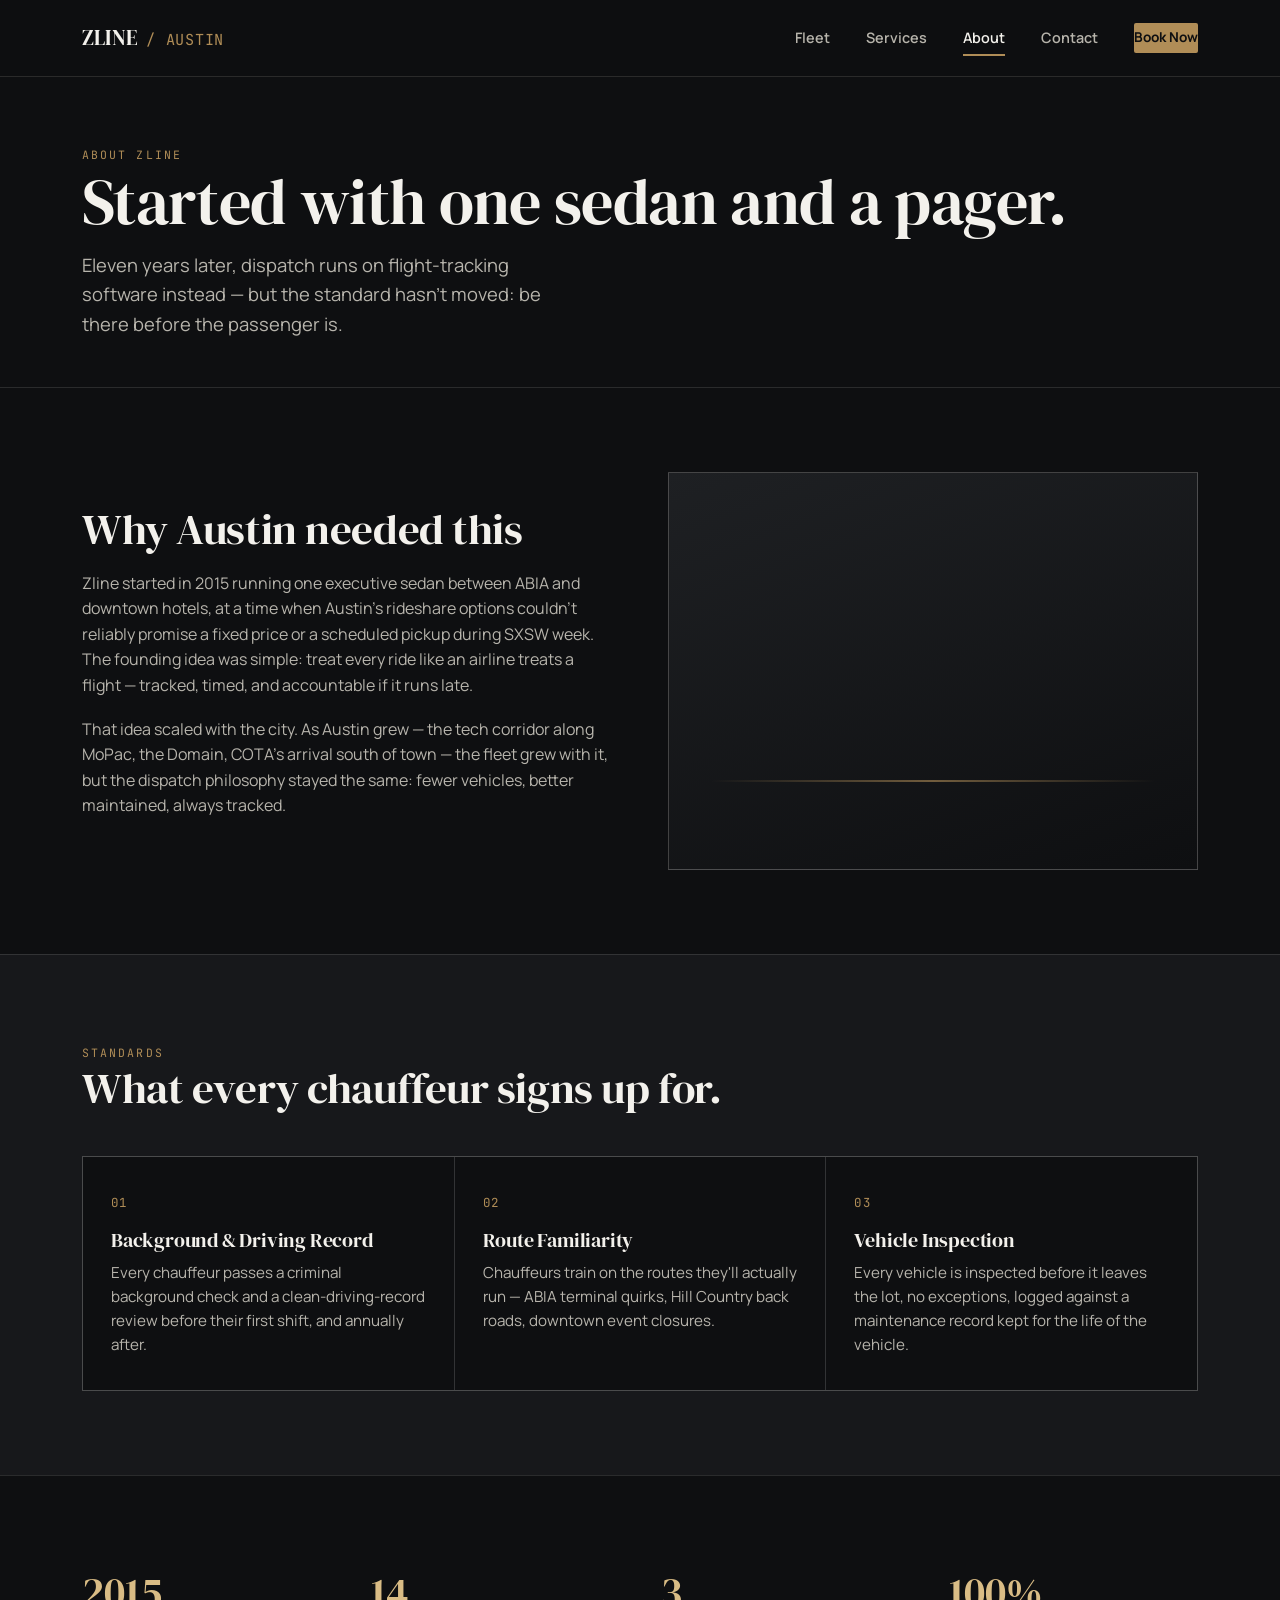
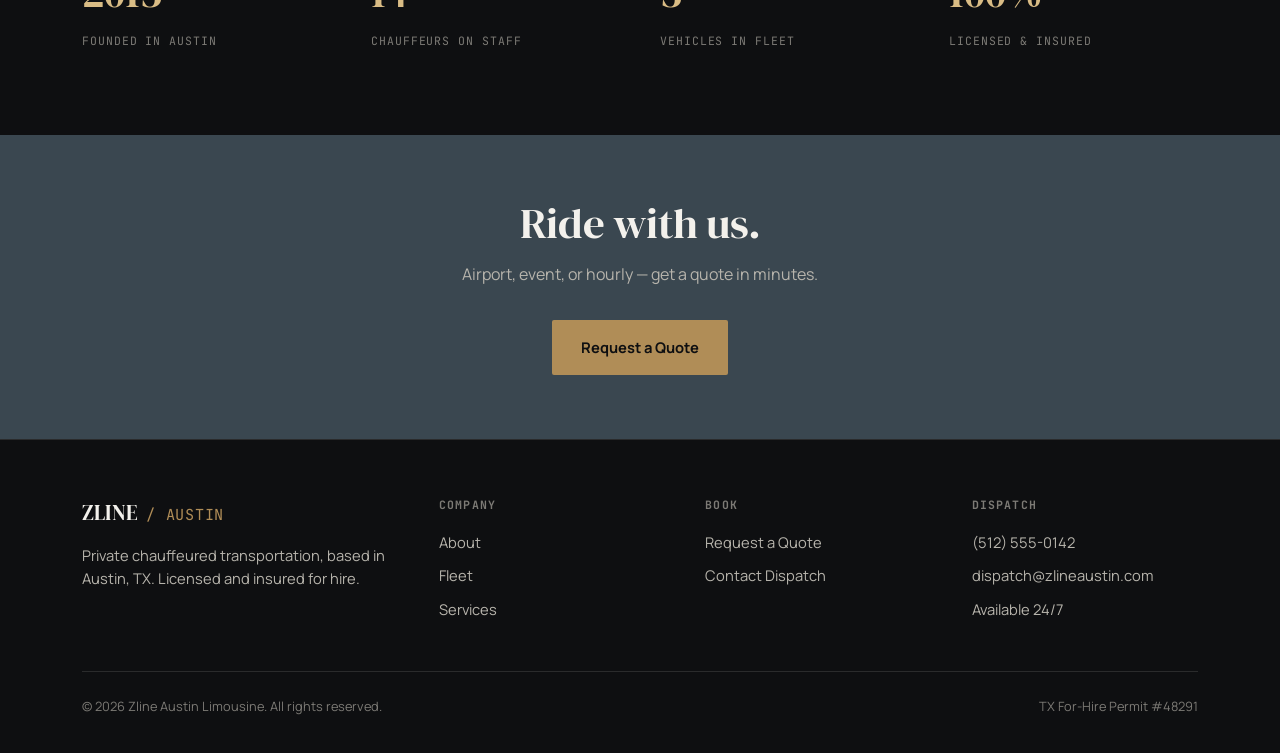
==== about.html @ 44ab9bac "initial commit to zline limo for website files" ====
<!DOCTYPE html>
<html lang="en">
<head>
<meta charset="UTF-8">
<meta name="viewport" content="width=device-width, initial-scale=1.0">
<title>About — Zline Austin Limousine</title>
<meta name="description" content="Zline Austin Limousine has run private chauffeured transportation in Austin, TX since 2015. Learn about our chauffeurs, fleet standards, and story.">
<link rel="stylesheet" href="styles.css">
</head>
<body>

<header class="site-header">
  <div class="wrap">
    <a href="index.html" class="brand">ZLINE <span class="mark">/ AUSTIN</span></a>
    <nav class="main-nav">
      <a href="fleet.html">Fleet</a>
      <a href="services.html">Services</a>
      <a href="about.html" aria-current="page">About</a>
      <a href="contact.html">Contact</a>
      <a href="booking.html" class="nav-cta">Book Now</a>
    </nav>
    <button class="nav-toggle" aria-label="Toggle menu" aria-expanded="false">&#9776;</button>
  </div>
</header>

<div class="page-header">
  <div class="wrap">
    <span class="eyebrow">About Zline</span>
    <h1>Started with one sedan and a pager.</h1>
    <p class="lede" style="margin-top:14px;">Eleven years later, dispatch runs on flight-tracking software instead — but the standard hasn't moved: be there before the passenger is.</p>
  </div>
</div>

<section>
  <div class="wrap two-col">
    <div>
      <h2>Why Austin needed this</h2>
      <p style="color:var(--ink-dim); margin:18px 0;">Zline started in 2015 running one executive sedan between ABIA and downtown hotels, at a time when Austin's rideshare options couldn't reliably promise a fixed price or a scheduled pickup during SXSW week. The founding idea was simple: treat every ride like an airline treats a flight — tracked, timed, and accountable if it runs late.</p>
      <p style="color:var(--ink-dim); margin:18px 0;">That idea scaled with the city. As Austin grew — the tech corridor along MoPac, the Domain, COTA's arrival south of town — the fleet grew with it, but the dispatch philosophy stayed the same: fewer vehicles, better maintained, always tracked.</p>
    </div>
    <div class="vehicle-art" style="border:1px solid var(--line-strong); aspect-ratio:4/3;"></div>
  </div>
</section>

<section class="bg-alt border-top">
  <div class="wrap">
    <div class="section-head">
      <div>
        <span class="eyebrow">Standards</span>
        <h2>What every chauffeur signs up for.</h2>
      </div>
    </div>
    <div class="grid-3">
      <div class="card">
        <span class="num">01</span>
        <h3>Background &amp; Driving Record</h3>
        <p>Every chauffeur passes a criminal background check and a clean-driving-record review before their first shift, and annually after.</p>
      </div>
      <div class="card">
        <span class="num">02</span>
        <h3>Route Familiarity</h3>
        <p>Chauffeurs train on the routes they'll actually run — ABIA terminal quirks, Hill Country back roads, downtown event closures.</p>
      </div>
      <div class="card">
        <span class="num">03</span>
        <h3>Vehicle Inspection</h3>
        <p>Every vehicle is inspected before it leaves the lot, no exceptions, logged against a maintenance record kept for the life of the vehicle.</p>
      </div>
    </div>
  </div>
</section>

<section class="border-top">
  <div class="wrap">
    <div class="stat-row">
      <div class="stat"><div class="value">2015</div><div class="label">Founded in Austin</div></div>
      <div class="stat"><div class="value">14</div><div class="label">Chauffeurs on staff</div></div>
      <div class="stat"><div class="value">3</div><div class="label">Vehicles in fleet</div></div>
      <div class="stat"><div class="value">100%</div><div class="label">Licensed &amp; insured</div></div>
    </div>
  </div>
</section>

<div class="cta-band">
  <div class="wrap">
    <h2>Ride with us.</h2>
    <p>Airport, event, or hourly — get a quote in minutes.</p>
    <a href="booking.html" class="btn btn-primary">Request a Quote</a>
  </div>
</div>

<footer>
  <div class="wrap">
    <div class="footer-grid">
      <div>
        <a href="index.html" class="brand">ZLINE <span class="mark">/ AUSTIN</span></a>
        <p style="color:var(--ink-dim); margin-top:14px; max-width:34ch; font-size:0.92rem;">Private chauffeured transportation, based in Austin, TX. Licensed and insured for hire.</p>
      </div>
      <div>
        <h4>Company</h4>
        <ul>
          <li><a href="about.html">About</a></li>
          <li><a href="fleet.html">Fleet</a></li>
          <li><a href="services.html">Services</a></li>
        </ul>
      </div>
      <div>
        <h4>Book</h4>
        <ul>
          <li><a href="booking.html">Request a Quote</a></li>
          <li><a href="contact.html">Contact Dispatch</a></li>
        </ul>
      </div>
      <div>
        <h4>Dispatch</h4>
        <ul>
          <li>(512) 555-0142</li>
          <li>dispatch@zlineaustin.com</li>
          <li>Available 24/7</li>
        </ul>
      </div>
    </div>
    <div class="footer-bottom">
      <span>© 2026 Zline Austin Limousine. All rights reserved.</span>
      <span>TX For-Hire Permit #48291</span>
    </div>
  </div>
</footer>

<script src="script.js"></script>
</body>
</html>
---- styles.css ----
/* ==========================================================================
   ZLINE AUSTIN LIMOUSINE — design tokens
   Palette: asphalt charcoal + brass trim + taillight red (sparing) + dusk grey
   Type: DM Serif Display (headline) / Manrope (body) / JetBrains Mono (data)
   Signature element: departure-board route ticker
   ========================================================================== */

@import url('https://fonts.googleapis.com/css2?family=DM+Serif+Display:ital@0;1&family=Manrope:wght@400;500;600;700;800&family=JetBrains+Mono:wght@400;500;600&display=swap');

:root {
  --bg: #0e0f11;
  --bg-alt: #17181b;
  --bg-alt-2: #1e2023;
  --ink: #f3f1ec;
  --ink-dim: #b7b4ac;
  --ink-faint: #7c7a75;
  --brass: #b08d57;
  --brass-light: #d9bc85;
  --taillight: #9a2a20;
  --taillight-bright: #c8493c;
  --dusk: #3a4750;
  --line: rgba(243, 241, 236, 0.12);
  --line-strong: rgba(243, 241, 236, 0.22);

  --serif: 'DM Serif Display', Georgia, serif;
  --sans: 'Manrope', -apple-system, BlinkMacSystemFont, sans-serif;
  --mono: 'JetBrains Mono', 'Courier New', monospace;

  --container: 1180px;
}

* { box-sizing: border-box; margin: 0; padding: 0; }

html { scroll-behavior: smooth; }

body {
  background: var(--bg);
  color: var(--ink);
  font-family: var(--sans);
  font-size: 16px;
  line-height: 1.6;
  -webkit-font-smoothing: antialiased;
}

a { color: inherit; text-decoration: none; }

img { max-width: 100%; display: block; }

.wrap {
  max-width: var(--container);
  margin: 0 auto;
  padding: 0 32px;
}

@media (max-width: 640px) {
  .wrap { padding: 0 20px; }
}

/* ---------- Typography ---------- */

h1, h2, h3, .serif {
  font-family: var(--serif);
  font-weight: 400;
  letter-spacing: -0.01em;
  line-height: 1.1;
}

h1 { font-size: clamp(2.4rem, 5vw, 4.2rem); }
h2 { font-size: clamp(1.9rem, 3.4vw, 2.7rem); }
h3 { font-size: 1.4rem; }

.eyebrow {
  font-family: var(--mono);
  font-size: 0.72rem;
  letter-spacing: 0.18em;
  text-transform: uppercase;
  color: var(--brass);
}

p.lede {
  font-size: 1.15rem;
  color: var(--ink-dim);
  max-width: 46ch;
}

/* ---------- Nav ---------- */

.site-header {
  position: sticky;
  top: 0;
  z-index: 100;
  background: rgba(14, 15, 17, 0.88);
  backdrop-filter: blur(10px);
  border-bottom: 1px solid var(--line);
}

.site-header .wrap {
  display: flex;
  align-items: center;
  justify-content: space-between;
  height: 76px;
}

.brand {
  font-family: var(--serif);
  font-size: 1.3rem;
  letter-spacing: 0.01em;
  display: flex;
  align-items: baseline;
  gap: 8px;
}

.brand .mark {
  color: var(--brass);
  font-family: var(--mono);
  font-size: 0.95rem;
  letter-spacing: 0.05em;
}

nav.main-nav {
  display: flex;
  align-items: center;
  gap: 36px;
}

nav.main-nav a {
  font-size: 0.9rem;
  font-weight: 600;
  color: var(--ink-dim);
  position: relative;
  padding: 4px 0;
  transition: color 0.2s ease;
}

nav.main-nav a:hover,
nav.main-nav a[aria-current="page"] {
  color: var(--ink);
}

nav.main-nav a[aria-current="page"]::after {
  content: '';
  position: absolute;
  left: 0; right: 0; bottom: -2px;
  height: 2px;
  background: var(--brass);
}

.nav-cta {
  background: var(--brass);
  color: var(--bg) !important;
  padding: 10px 20px;
  border-radius: 2px;
  font-weight: 700 !important;
  font-size: 0.85rem !important;
  transition: background 0.2s ease;
}
.nav-cta:hover { background: var(--brass-light); }

.nav-toggle {
  display: none;
  background: none;
  border: 1px solid var(--line-strong);
  color: var(--ink);
  width: 40px; height: 40px;
  font-size: 1.2rem;
  cursor: pointer;
}

@media (max-width: 860px) {
  nav.main-nav {
    position: fixed;
    top: 76px; left: 0; right: 0;
    background: var(--bg);
    border-bottom: 1px solid var(--line);
    flex-direction: column;
    align-items: flex-start;
    gap: 0;
    padding: 8px 20px 20px;
    display: none;
  }
  nav.main-nav.open { display: flex; }
  nav.main-nav a { width: 100%; padding: 14px 0; border-bottom: 1px solid var(--line); }
  .nav-toggle { display: block; }
}

/* ---------- Buttons ---------- */

.btn {
  display: inline-flex;
  align-items: center;
  gap: 10px;
  font-weight: 700;
  font-size: 0.92rem;
  padding: 15px 28px;
  border-radius: 2px;
  border: 1px solid transparent;
  cursor: pointer;
  transition: all 0.2s ease;
}

.btn-primary { background: var(--brass); color: var(--bg); }
.btn-primary:hover { background: var(--brass-light); }

.btn-ghost { border-color: var(--line-strong); color: var(--ink); }
.btn-ghost:hover { border-color: var(--brass); color: var(--brass-light); }

.btn-block { width: 100%; justify-content: center; }

/* ---------- Hero ---------- */

.hero {
  position: relative;
  padding: 88px 0 64px;
  overflow: hidden;
  border-bottom: 1px solid var(--line);
}

.hero::before {
  content: '';
  position: absolute;
  inset: 0;
  background:
    radial-gradient(ellipse 900px 500px at 82% -10%, rgba(176,141,87,0.16), transparent 60%),
    repeating-linear-gradient(90deg, transparent 0 118px, rgba(243,241,236,0.035) 118px 120px);
  pointer-events: none;
}

.hero-grid {
  position: relative;
  display: grid;
  grid-template-columns: 1.1fr 0.9fr;
  gap: 56px;
  align-items: center;
}

@media (max-width: 900px) {
  .hero-grid { grid-template-columns: 1fr; }
}

.hero h1 { margin: 18px 0 20px; }
.hero h1 em { color: var(--brass-light); font-style: normal; }

.hero-cta-row { display: flex; gap: 14px; margin-top: 32px; flex-wrap: wrap; }

.hero-art {
  aspect-ratio: 4/3;
  border: 1px solid var(--line-strong);
  background:
    linear-gradient(160deg, var(--bg-alt-2), var(--bg));
  position: relative;
  overflow: hidden;
}

.hero-art .plate {
  position: absolute; inset: 0;
  display: flex; flex-direction: column; justify-content: flex-end;
  padding: 22px;
}

.hero-art .beam {
  position: absolute;
  width: 240%; height: 140px;
  background: radial-gradient(ellipse at center, rgba(217,188,133,0.16), transparent 70%);
  top: -40px; left: -70%;
  transform: rotate(-8deg);
}

.hero-art .skyline {
  position: absolute; bottom: 0; left: 0; right: 0; height: 46%;
  background:
    linear-gradient(0deg, var(--bg) 0%, transparent 100%),
    repeating-linear-gradient(90deg, var(--bg-alt) 0 26px, var(--bg-alt-2) 26px 52px, transparent 52px 90px);
  clip-path: polygon(0 60%, 4% 40%, 9% 55%, 14% 20%, 20% 45%, 27% 30%, 34% 50%, 41% 15%, 48% 42%, 55% 25%, 62% 48%, 70% 35%, 77% 55%, 85% 22%, 92% 46%, 100% 30%, 100% 100%, 0 100%);
  opacity: 0.9;
}

.hero-art .caption {
  position: relative;
  font-family: var(--mono);
  font-size: 0.72rem;
  color: var(--ink-faint);
  letter-spacing: 0.08em;
  text-transform: uppercase;
}

/* ---------- Departure board (signature element) ---------- */

.board {
  border: 1px solid var(--line-strong);
  background: var(--bg-alt);
  margin-top: 40px;
}

.board-head {
  display: flex;
  justify-content: space-between;
  align-items: center;
  padding: 10px 18px;
  border-bottom: 1px solid var(--line);
  font-family: var(--mono);
  font-size: 0.7rem;
  letter-spacing: 0.12em;
  text-transform: uppercase;
  color: var(--ink-faint);
}

.board-head .dot {
  display: inline-block; width: 6px; height: 6px; border-radius: 50%;
  background: var(--taillight-bright);
  margin-right: 8px;
  animation: blink 1.6s ease-in-out infinite;
}

@keyframes blink { 0%,100% { opacity: 1; } 50% { opacity: 0.25; } }

.board-row {
  display: grid;
  grid-template-columns: 2.2fr 2.2fr 1fr 1fr;
  gap: 12px;
  padding: 13px 18px;
  font-family: var(--mono);
  font-size: 0.82rem;
  border-bottom: 1px solid var(--line);
  color: var(--ink-dim);
}
.board-row:last-child { border-bottom: none; }
.board-row .route-to { color: var(--ink); }
.board-row .status { color: var(--brass-light); text-align: right; }

@media (max-width: 480px) {
  .board-row { grid-template-columns: 1fr 1fr; row-gap: 4px; font-size: 0.74rem; }
  .board-row .status { grid-column: 1 / -1; text-align: left; }
}

/* ---------- Sections ---------- */

section { padding: 84px 0; }
.section-tight { padding: 56px 0; }
.border-top { border-top: 1px solid var(--line); }
.bg-alt { background: var(--bg-alt); }

.section-head {
  display: flex;
  justify-content: space-between;
  align-items: flex-end;
  gap: 24px;
  margin-bottom: 44px;
  flex-wrap: wrap;
}

/* ---------- Cards ---------- */

.grid-4 { display: grid; grid-template-columns: repeat(4, 1fr); gap: 1px; background: var(--line); border: 1px solid var(--line); }
.grid-3 { display: grid; grid-template-columns: repeat(3, 1fr); gap: 1px; background: var(--line); border: 1px solid var(--line); }
.grid-2 { display: grid; grid-template-columns: repeat(2, 1fr); gap: 1px; background: var(--line); border: 1px solid var(--line); }

@media (max-width: 900px) { .grid-4 { grid-template-columns: repeat(2, 1fr); } }
@media (max-width: 640px) { .grid-4, .grid-3, .grid-2 { grid-template-columns: 1fr; } }

.card {
  background: var(--bg);
  padding: 32px 28px;
}
.card .num {
  font-family: var(--mono);
  color: var(--brass);
  font-size: 0.78rem;
  letter-spacing: 0.1em;
}
.card h3 { margin: 14px 0 10px; font-size: 1.25rem; }
.card p { color: var(--ink-dim); font-size: 0.95rem; }

/* ---------- Stats ---------- */

.stat-row {
  display: grid;
  grid-template-columns: repeat(4, 1fr);
  gap: 40px;
}
@media (max-width: 700px) { .stat-row { grid-template-columns: repeat(2, 1fr); gap: 28px; } }

.stat .value {
  font-family: var(--serif);
  font-size: 2.6rem;
  color: var(--brass-light);
}
.stat .label {
  font-family: var(--mono);
  font-size: 0.72rem;
  letter-spacing: 0.08em;
  text-transform: uppercase;
  color: var(--ink-faint);
  margin-top: 6px;
}

/* ---------- Testimonial ---------- */

.testimonial {
  border-left: 2px solid var(--brass);
  padding-left: 28px;
  max-width: 720px;
}
.testimonial blockquote {
  font-family: var(--serif);
  font-size: 1.5rem;
  line-height: 1.4;
  color: var(--ink);
}
.testimonial cite {
  display: block;
  margin-top: 18px;
  font-style: normal;
  font-family: var(--mono);
  font-size: 0.78rem;
  color: var(--ink-faint);
}

/* ---------- CTA band ---------- */

.cta-band {
  background: var(--dusk);
  padding: 64px 0;
  text-align: center;
}
.cta-band h2 { margin-bottom: 16px; }
.cta-band p { color: var(--ink-dim); margin: 0 auto 32px; max-width: 50ch; }

/* ---------- Footer ---------- */

footer {
  border-top: 1px solid var(--line);
  padding: 56px 0 36px;
}
.footer-grid {
  display: grid;
  grid-template-columns: 1.4fr 1fr 1fr 1fr;
  gap: 40px;
  margin-bottom: 40px;
}
@media (max-width: 780px) { .footer-grid { grid-template-columns: 1fr 1fr; } }
.footer-grid h4 {
  font-family: var(--mono);
  font-size: 0.72rem;
  letter-spacing: 0.1em;
  text-transform: uppercase;
  color: var(--ink-faint);
  margin-bottom: 16px;
}
.footer-grid ul { list-style: none; }
.footer-grid li { margin-bottom: 10px; font-size: 0.92rem; color: var(--ink-dim); }
.footer-grid a:hover { color: var(--brass-light); }
.footer-bottom {
  display: flex;
  justify-content: space-between;
  padding-top: 24px;
  border-top: 1px solid var(--line);
  font-size: 0.8rem;
  color: var(--ink-faint);
  flex-wrap: wrap;
  gap: 12px;
}

/* ---------- Page header (inner pages) ---------- */

.page-header {
  padding: 64px 0 48px;
  border-bottom: 1px solid var(--line);
}
.page-header .eyebrow { margin-bottom: 14px; }

/* ---------- Forms ---------- */

.form-grid {
  display: grid;
  grid-template-columns: 1fr 1fr;
  gap: 20px;
}
@media (max-width: 640px) { .form-grid { grid-template-columns: 1fr; } }
.field { display: flex; flex-direction: column; gap: 8px; }
.field.full { grid-column: 1 / -1; }
.field label {
  font-family: var(--mono);
  font-size: 0.72rem;
  letter-spacing: 0.08em;
  text-transform: uppercase;
  color: var(--ink-faint);
}
.field input, .field select, .field textarea {
  background: var(--bg-alt);
  border: 1px solid var(--line-strong);
  color: var(--ink);
  padding: 13px 14px;
  font-family: var(--sans);
  font-size: 0.95rem;
  border-radius: 2px;
}
.field input:focus, .field select:focus, .field textarea:focus {
  outline: none;
  border-color: var(--brass);
}
.field textarea { resize: vertical; min-height: 110px; }

.form-note {
  font-size: 0.82rem;
  color: var(--ink-faint);
  margin-top: 16px;
}

.form-success {
  display: none;
  border: 1px solid var(--brass);
  background: rgba(176,141,87,0.08);
  padding: 20px;
  margin-top: 20px;
  font-size: 0.92rem;
}
.form-success.show { display: block; }

/* ---------- Utility ---------- */

.two-col {
  display: grid;
  grid-template-columns: 1fr 1fr;
  gap: 56px;
  align-items: center;
}
@media (max-width: 860px) { .two-col { grid-template-columns: 1fr; } }

.tag {
  display: inline-block;
  font-family: var(--mono);
  font-size: 0.7rem;
  letter-spacing: 0.08em;
  text-transform: uppercase;
  color: var(--brass-light);
  border: 1px solid var(--line-strong);
  padding: 4px 10px;
  margin-bottom: 16px;
}

.vehicle-art {
  aspect-ratio: 16/9;
  background: linear-gradient(160deg, var(--bg-alt-2), var(--bg));
  border-bottom: 1px solid var(--line);
  position: relative;
  overflow: hidden;
}
.vehicle-art::after {
  content: '';
  position: absolute; left: 8%; right: 8%; bottom: 22%;
  height: 2px;
  background: linear-gradient(90deg, transparent, var(--brass), transparent);
  opacity: 0.6;
}

.divider {
  height: 1px;
  background: var(--line);
  margin: 64px 0;
}

.focus-visible-ring:focus-visible,
a:focus-visible,
button:focus-visible,
input:focus-visible,
select:focus-visible,
textarea:focus-visible {
  outline: 2px solid var(--brass-light);
  outline-offset: 2px;
}

@media (prefers-reduced-motion: reduce) {
  * { animation: none !important; transition: none !important; }
  html { scroll-behavior: auto; }
}
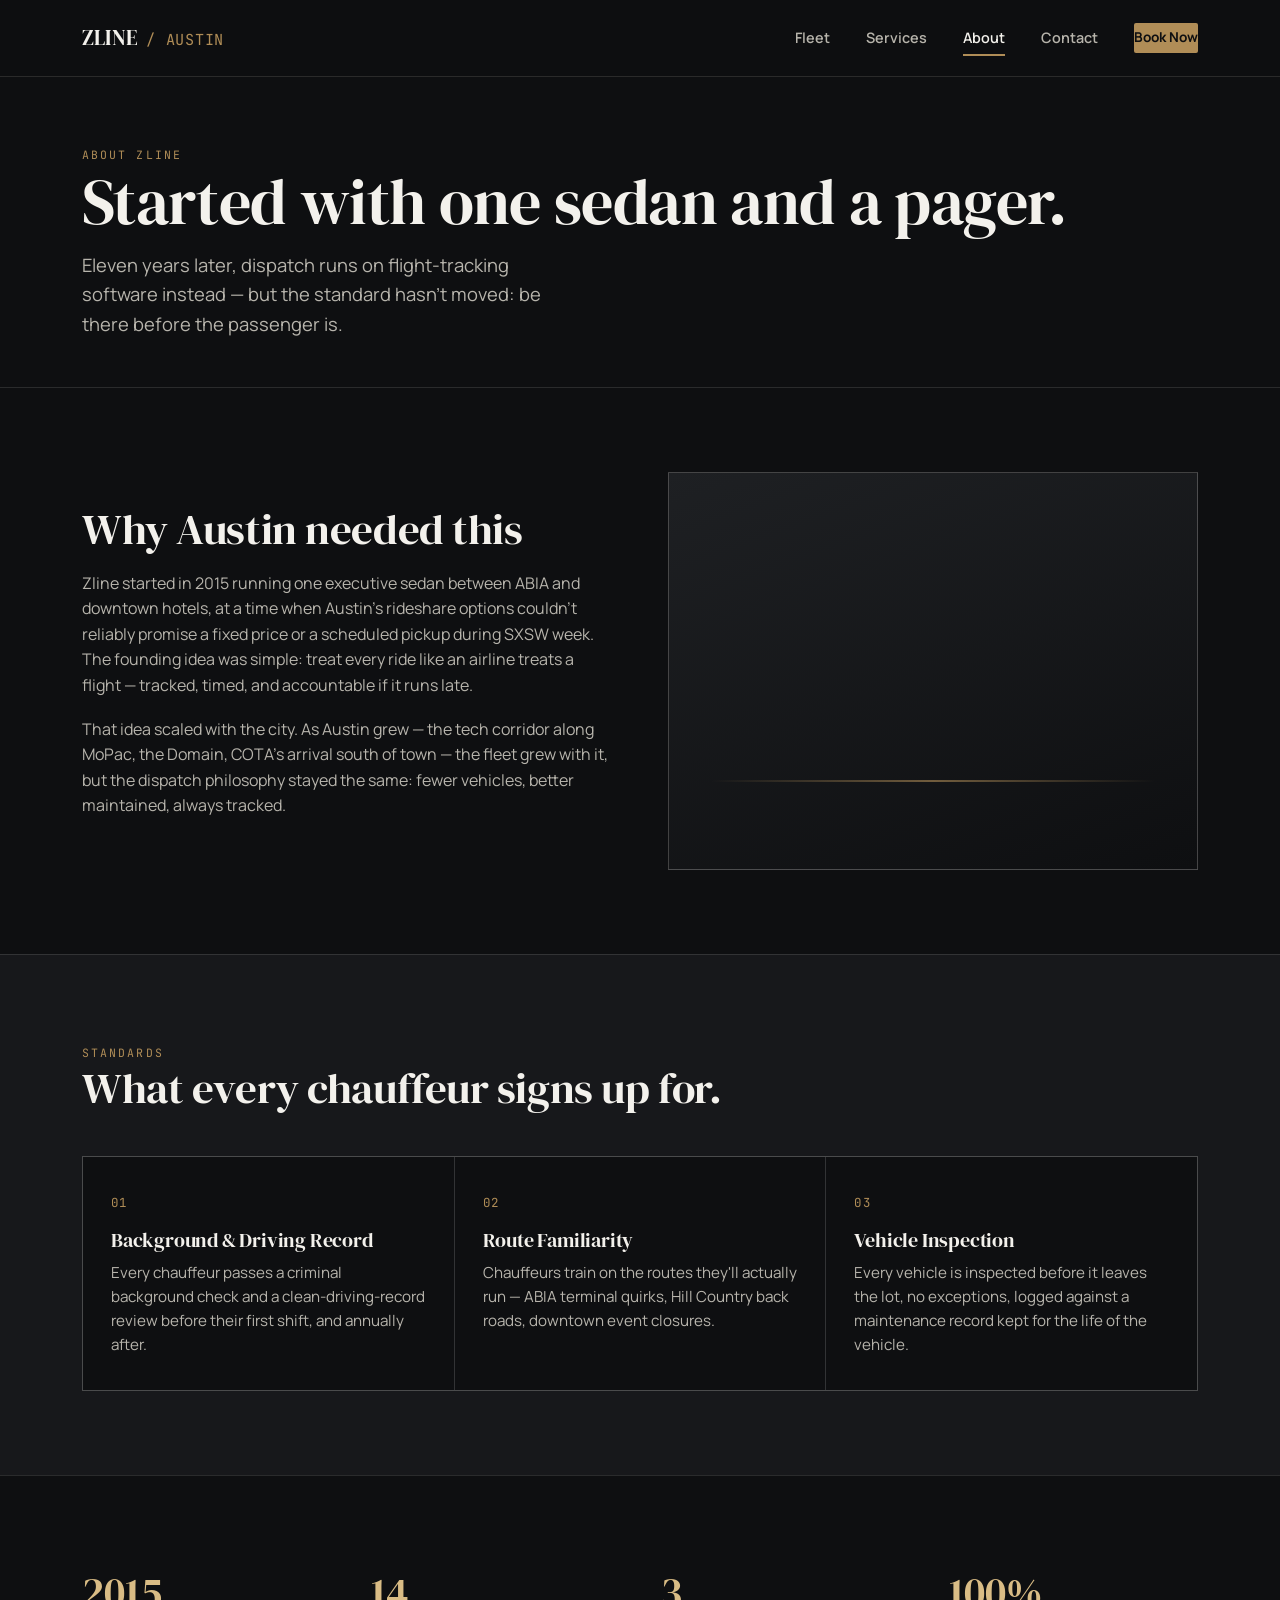
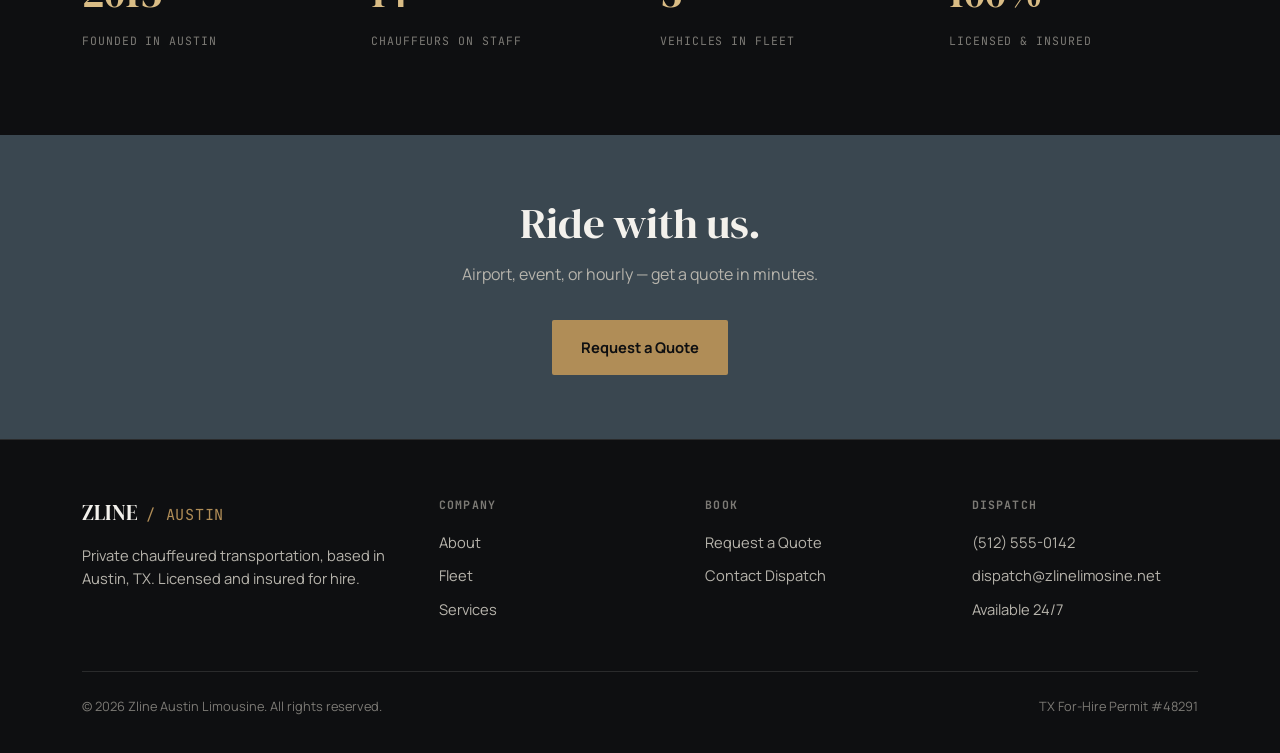
==== commit 9a8f3466: "revised quote via resend email service,  edited global.css files,   need to forward domain services " ====
--- a/about.html
+++ b/about.html
@@ -115,7 +115,7 @@
         <h4>Dispatch</h4>
         <ul>
           <li>(512) 555-0142</li>
-          <li>dispatch@zlineaustin.com</li>
+          <li>dispatch@zlinelimosine.net</li>
           <li>Available 24/7</li>
         </ul>
       </div>
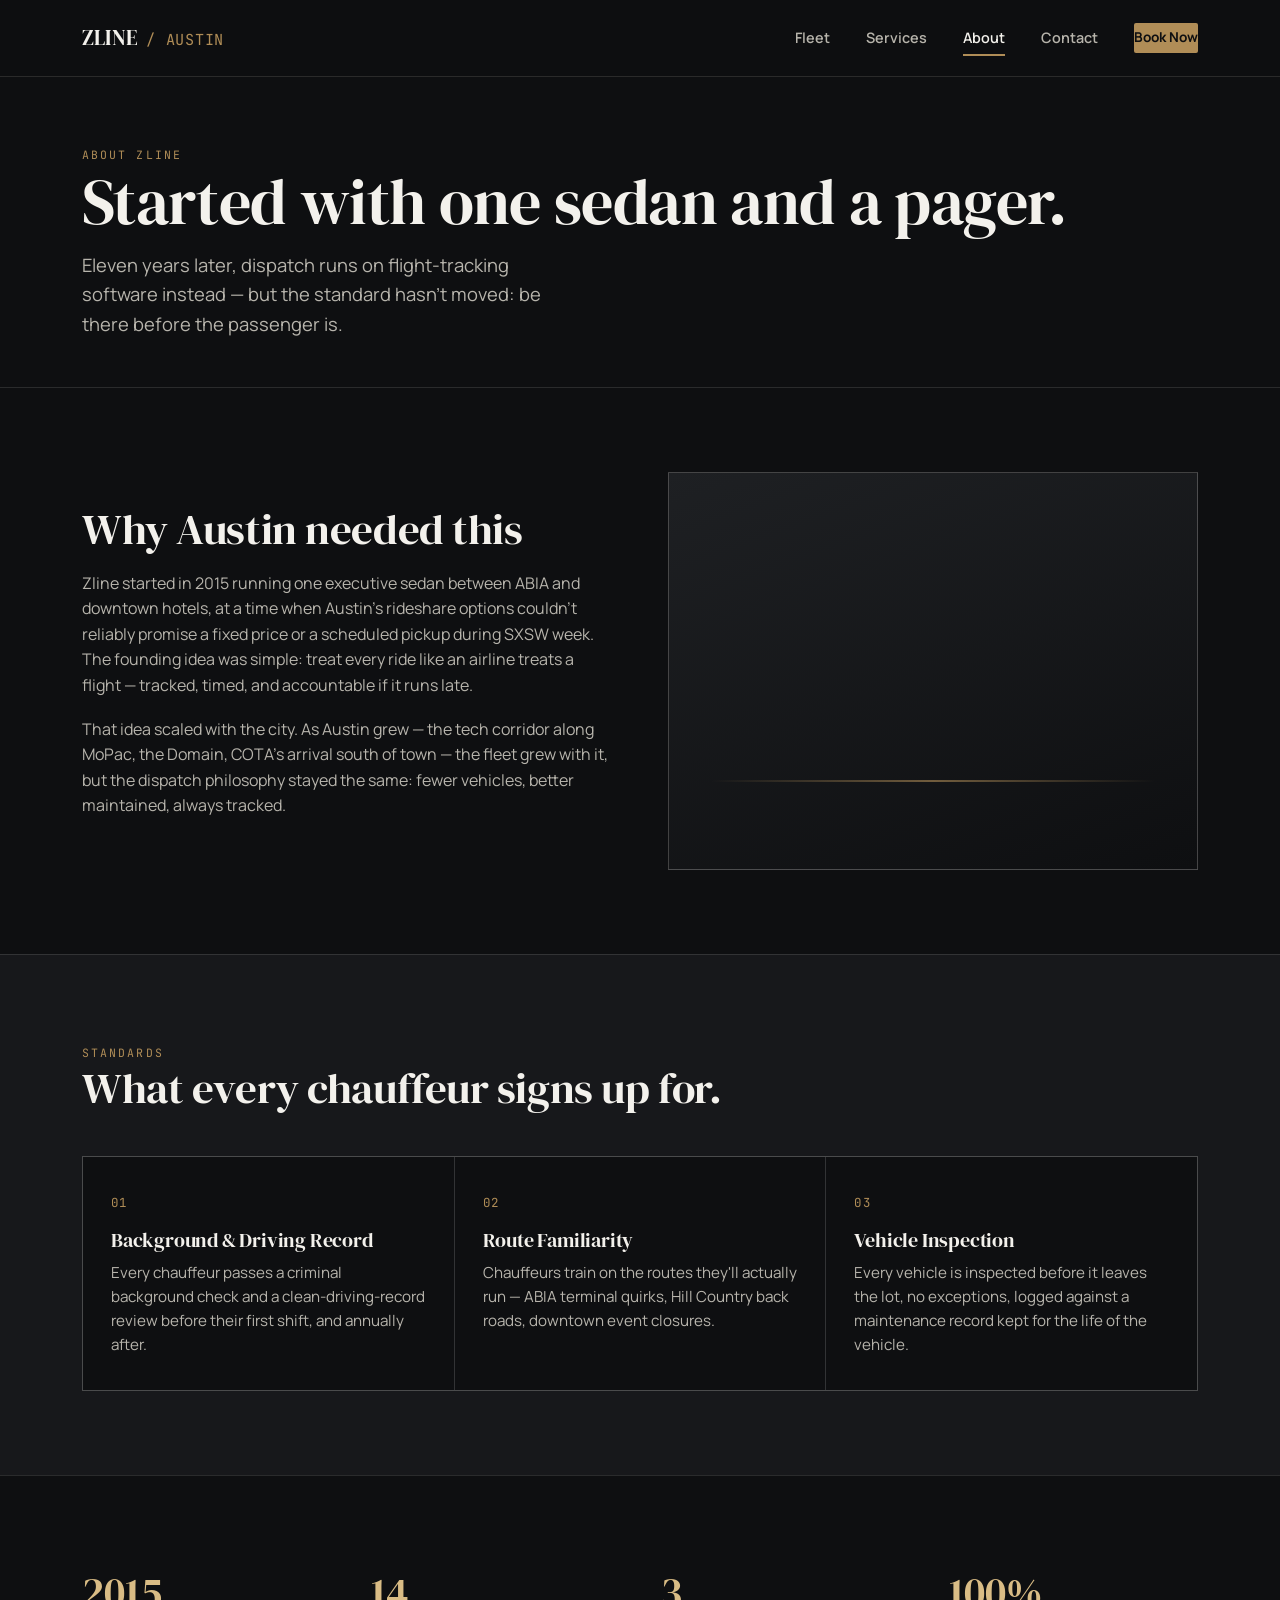
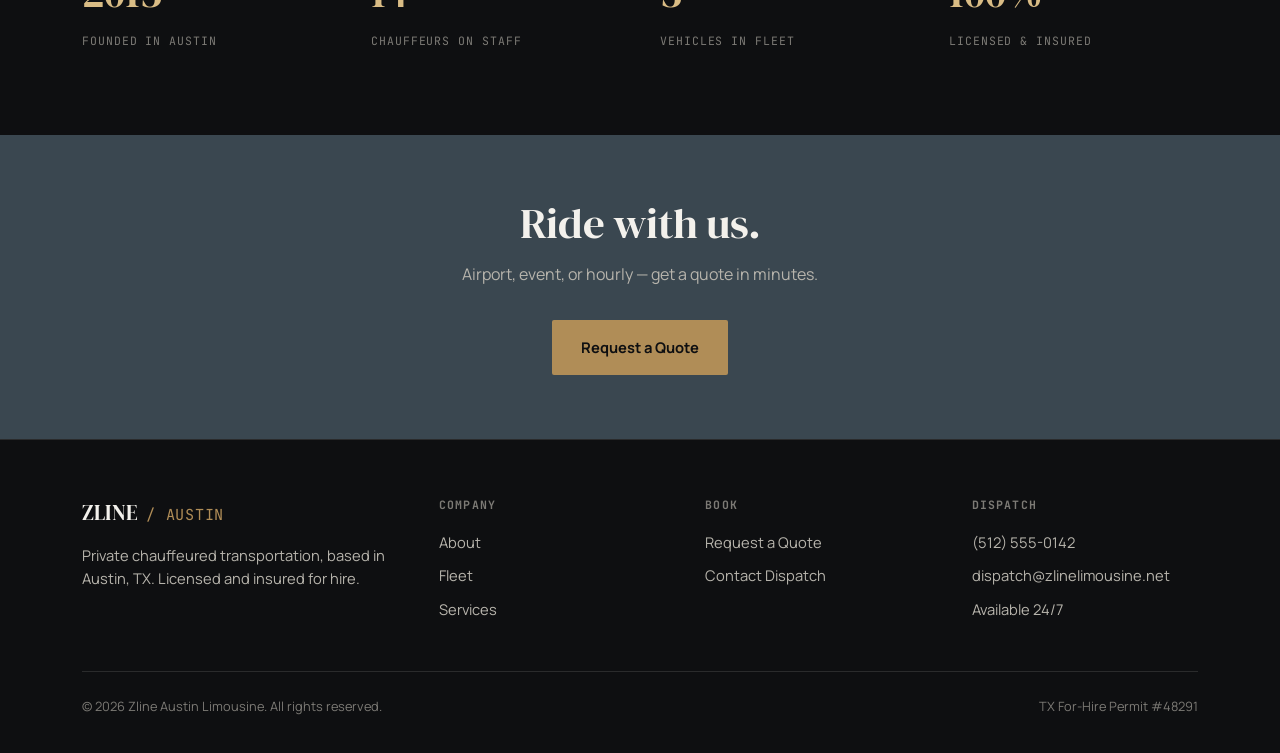
==== commit 3e06fe53: "revised typos for zlinelimousine.net inside global file index and other files" ====
--- a/about.html
+++ b/about.html
@@ -115,7 +115,7 @@
         <h4>Dispatch</h4>
         <ul>
           <li>(512) 555-0142</li>
-          <li>dispatch@zlinelimosine.net</li>
+          <li>dispatch@zlinelimousine.net</li>
           <li>Available 24/7</li>
         </ul>
       </div>
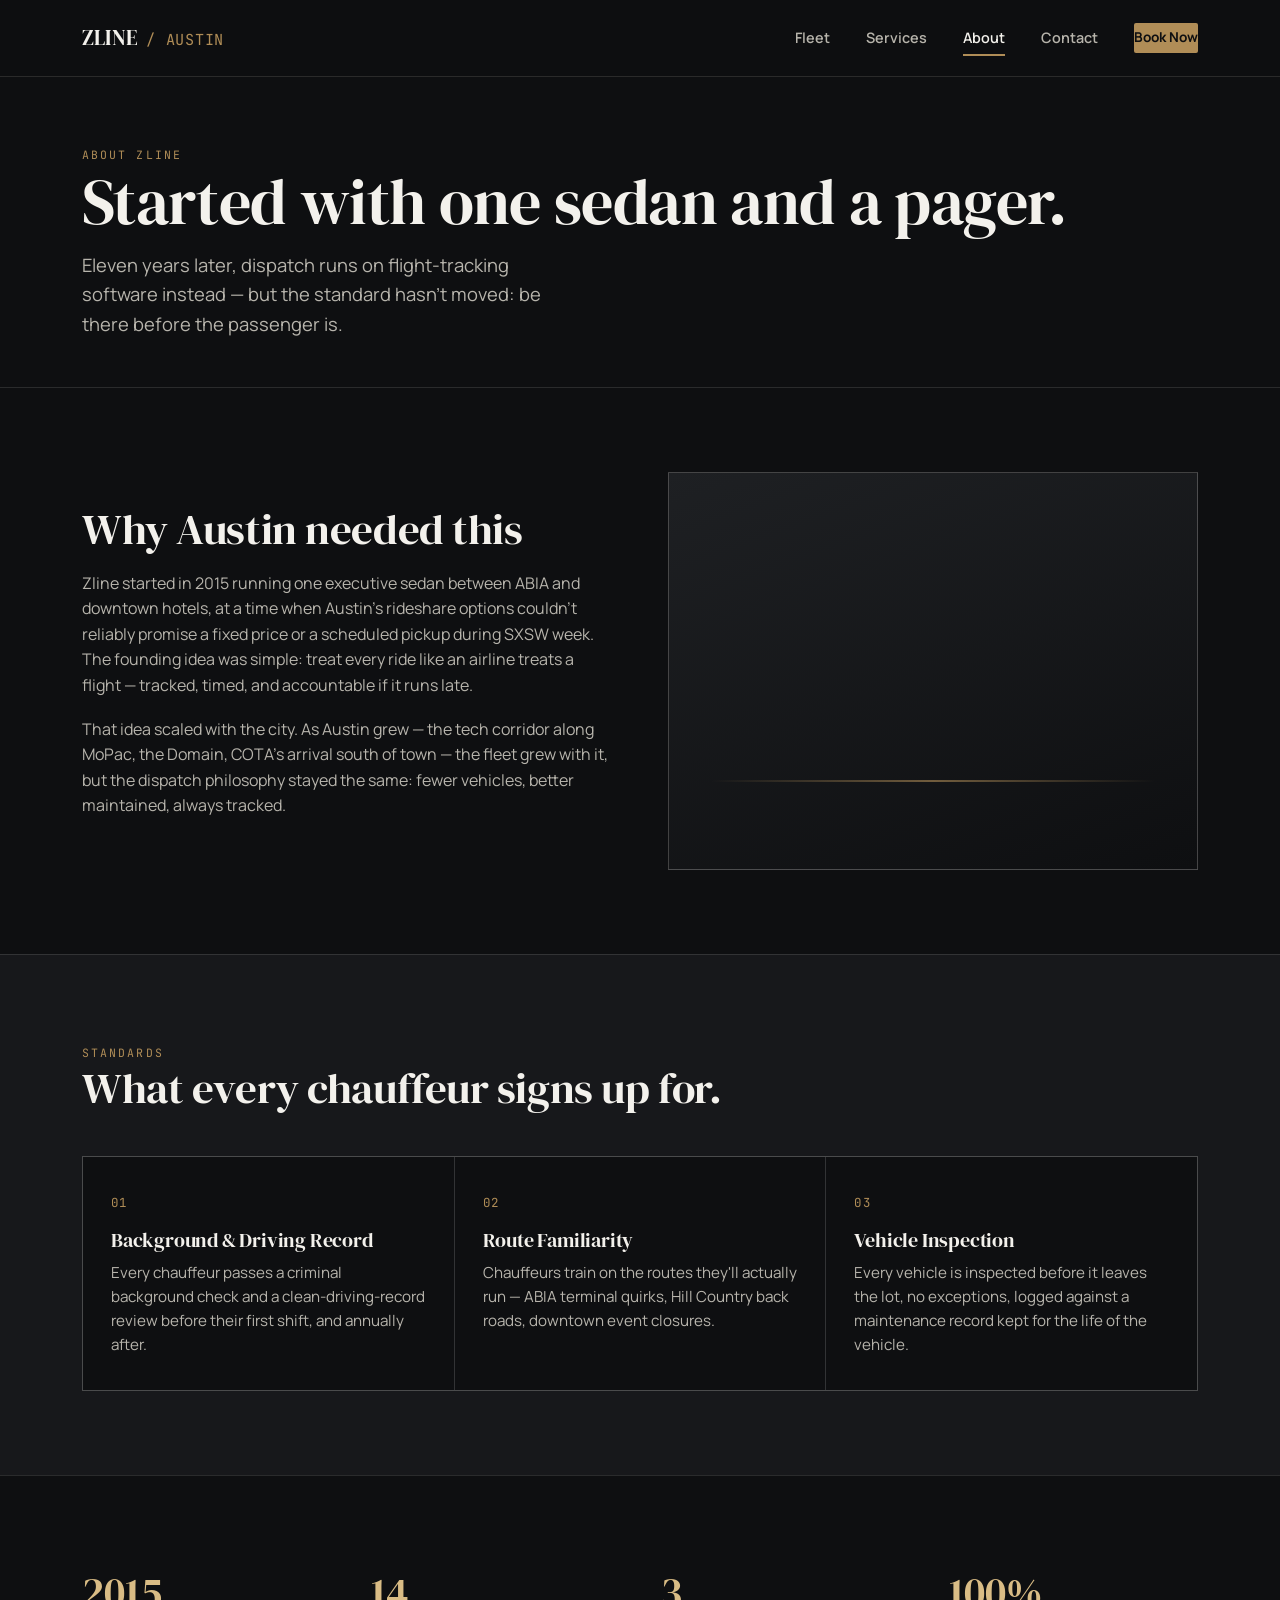
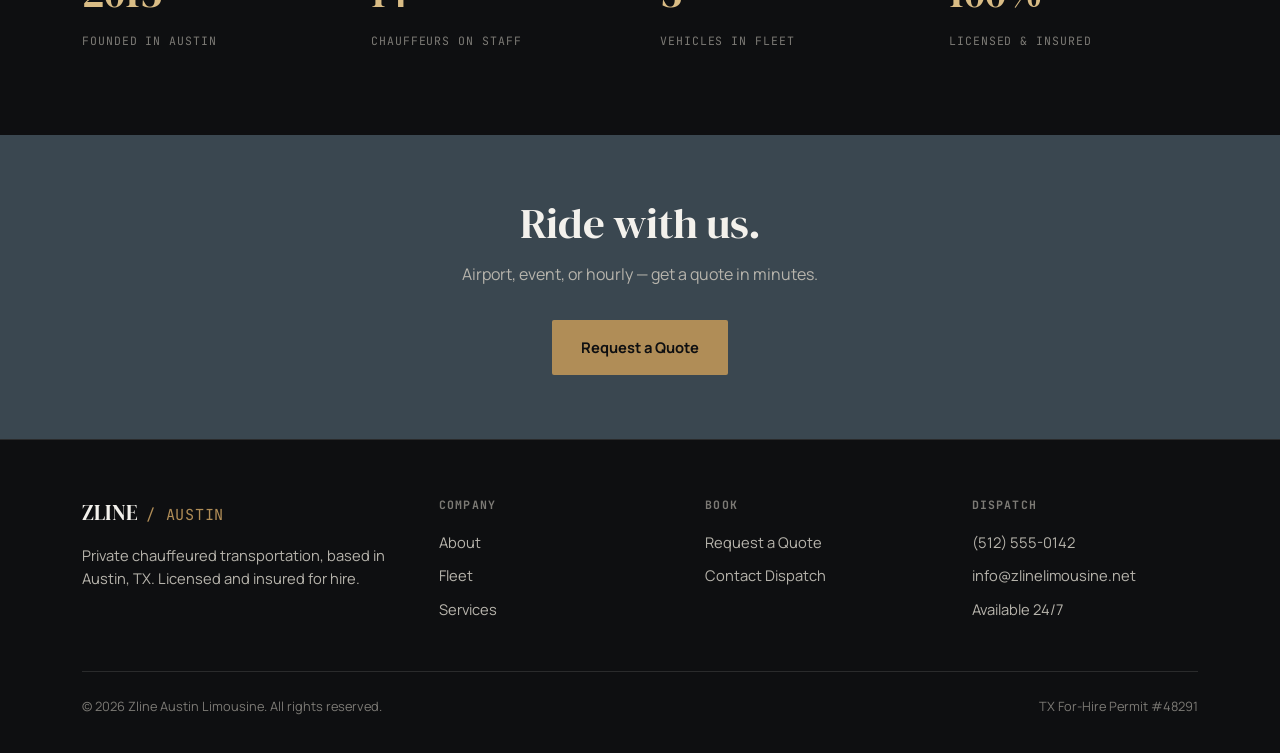
==== commit ebd74e34: "changes to info@zlinelimousine made for bookings and quotes" ====
--- a/about.html
+++ b/about.html
@@ -115,7 +115,7 @@
         <h4>Dispatch</h4>
         <ul>
           <li>(512) 555-0142</li>
-          <li>dispatch@zlinelimousine.net</li>
+          <li>info@zlinelimousine.net</li>
           <li>Available 24/7</li>
         </ul>
       </div>
